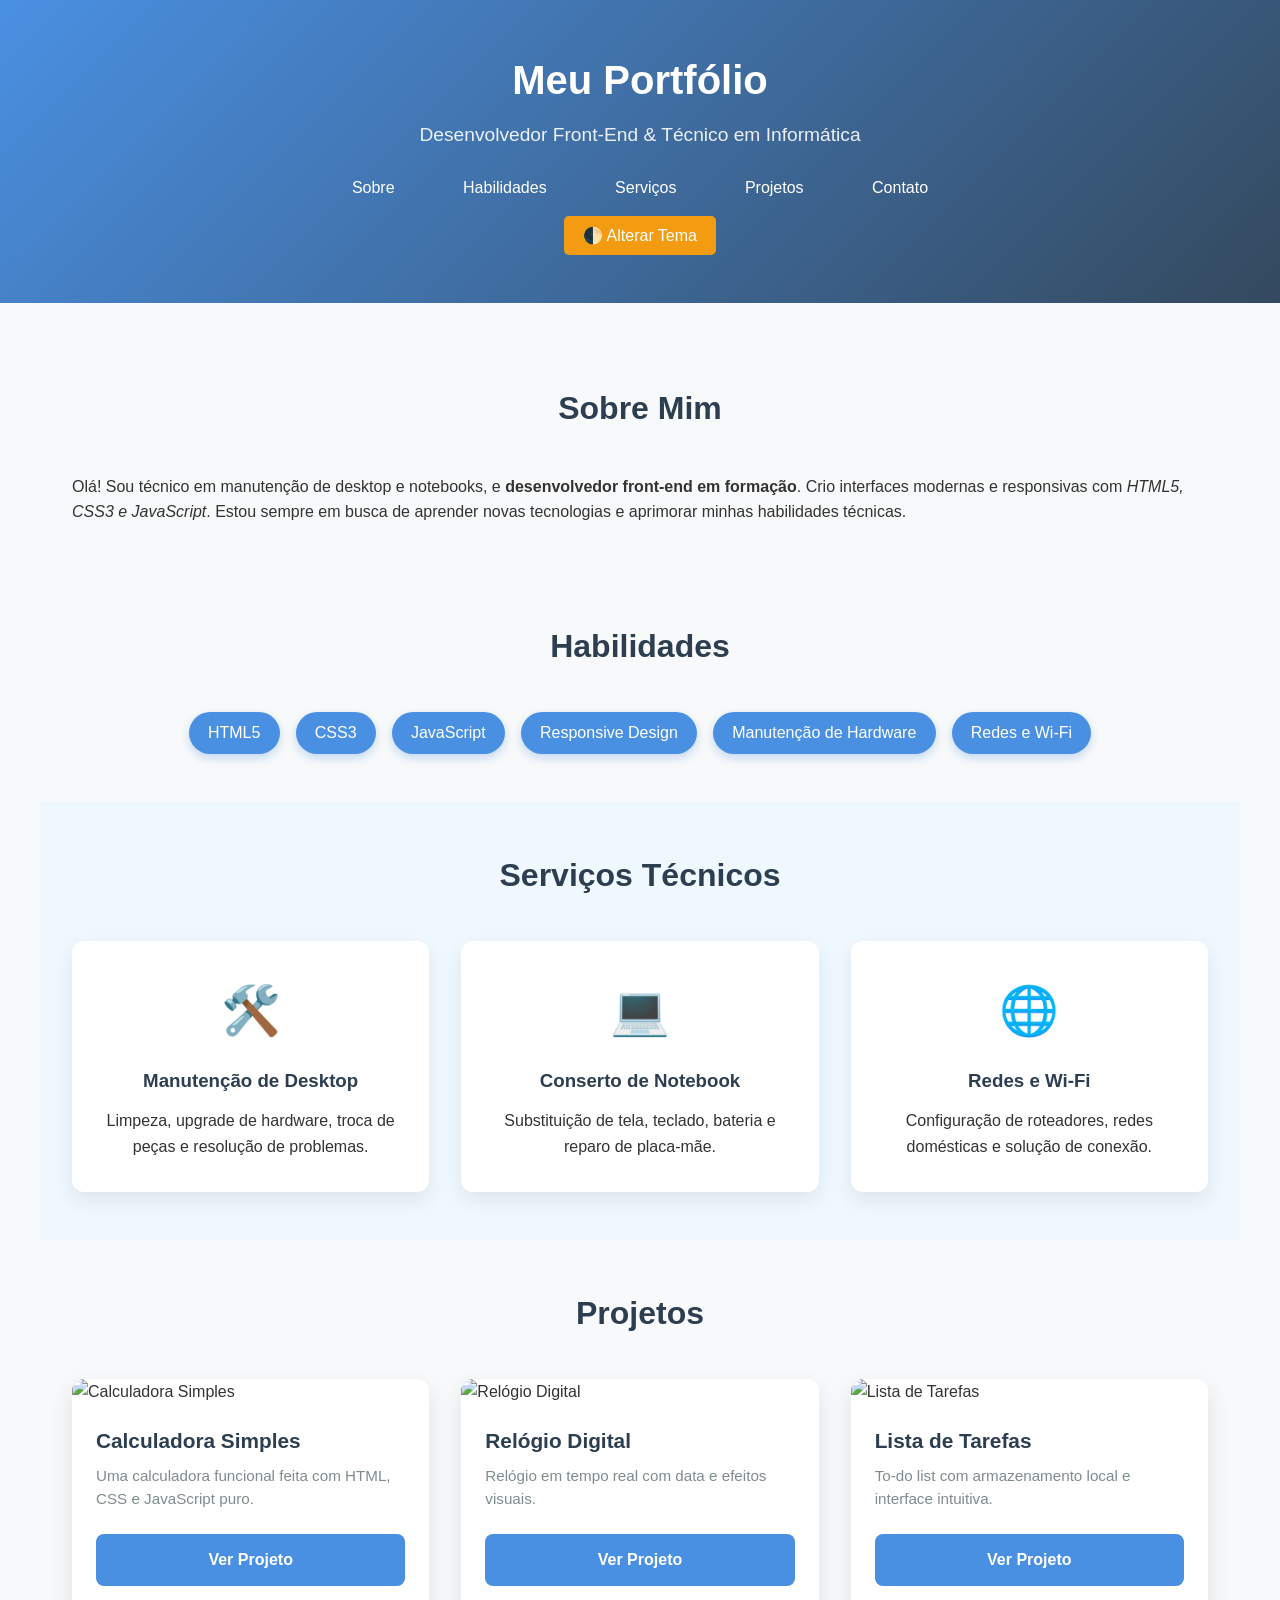
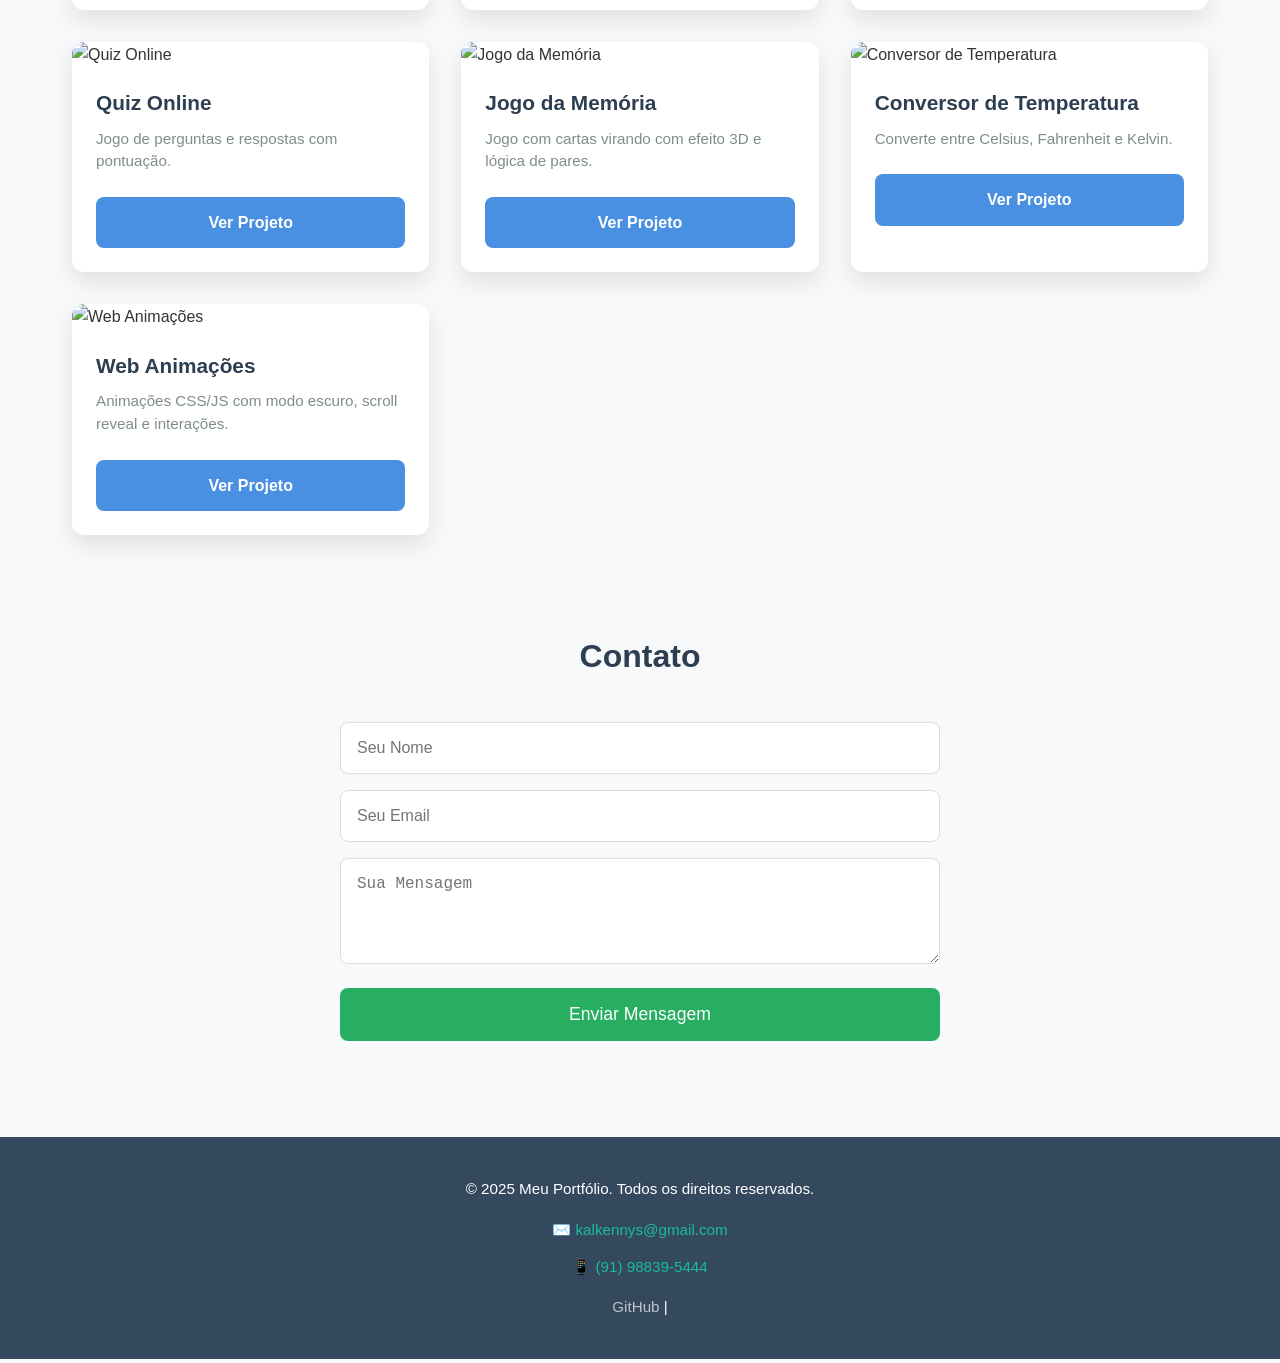
==== index.html @ 4275d17a "primeiro commit" ====
<!DOCTYPE html>
<html lang="pt-BR">
<head>
  <!-- Meta Tags Básicas -->
  <meta charset="UTF-8" />
  <meta name="viewport" content="width=device-width, initial-scale=1.0" />
  <meta name="description" content="Portfólio pessoal de um desenvolvedor front-end especializado em HTML5, CSS3 e JavaScript. Explore meus projetos, habilidades e serviços técnicos em manutenção de desktop e notebook." />
  <meta name="keywords" content="portfólio, desenvolvedor front-end, html5, css3, javascript, web design, responsivo, manutenção de computador, técnico em informática" />
  <meta name="author" content="Seu Nome" />
  <meta name="robots" content="index, follow" />

  <!-- Open Graph / Compartilhamento -->
  <meta property="og:title" content="Meu Portfólio - Desenvolvedor Front-End & Técnico em Informática" />
  <meta property="og:description" content="Conheça meus projetos em HTML, CSS e JavaScript, além de serviços técnicos em manutenção de desktop e notebook." />
  <meta property="og:image" content="https://placehold.co/1200x630/4a90e2/ffffff?text=Meu+Portf%C3%B3lio" />
  <meta property="og:url" content="https://seusite.com" />
  <meta property="og:type" content="website" />

  <!-- Twitter Card -->
  <meta name="twitter:card" content="summary_large_image" />
  <meta name="twitter:title" content="Meu Portfólio - Desenvolvedor Front-End & Técnico em Informática" />
  <meta name="twitter:description" content="Conheça meus projetos em HTML, CSS e JavaScript, além de serviços técnicos em manutenção de desktop e notebook." />
  <meta name="twitter:image" content="https://placehold.co/1200x630/4a90e2/ffffff?text=Meu+Portf%C3%B3lio" />

  <!-- Favicon -->
  <link rel="icon" href="favicon/apple-touch-icon.png" type="image/x-icon" />
  <link rel="shortcut icon" href="favicon/favicon-32x32.png" type="image/x-icon" />

  <!-- Título -->
  <title>Meu Portfólio - Desenvolvedor Front-End & Técnico em Informática</title>

  <!-- CSS -->
  <link rel="stylesheet" href="styles.css" />
</head>
<body>
  <!-- Header -->
  <header class="header">
    <h1>Meu Portfólio</h1>
    <p>Desenvolvedor Front-End & Técnico em Informática</p>
    <nav>
      <a href="#about">Sobre</a>
      <a href="#skills">Habilidades</a>
      <a href="#services">Serviços</a>
      <a href="#projects">Projetos</a>
      <a href="#contact">Contato</a>
    </nav>
    <button id="theme-toggle">🌓 Alterar Tema</button>
  </header>

  <!-- Main Content -->
  <main>
    <!-- Sobre -->
    <section id="about" class="about">
      <h2>Sobre Mim</h2>
      <p>
        Olá! Sou técnico em manutenção de desktop e notebooks, e <strong>desenvolvedor front-end em formação</strong>. 
        Crio interfaces modernas e responsivas com <em>HTML5, CSS3 e JavaScript</em>. 
        Estou sempre em busca de aprender novas tecnologias e aprimorar minhas habilidades técnicas.
      </p>
    </section>

    <!-- Habilidades -->
    <section id="skills" class="skills">
      <h2>Habilidades</h2>
      <ul>
        <li>HTML5</li>
        <li>CSS3</li>
        <li>JavaScript</li>
        <li>Responsive Design</li>
        <li>Manutenção de Hardware</li>
        <li>Redes e Wi-Fi</li>
      </ul>
    </section>

    <!-- Serviços Técnicos -->
    <section id="services" class="services">
      <h2>Serviços Técnicos</h2>
      <div class="services-grid">
        <div class="service-item">
          <div class="service-icon">🛠️</div>
          <h3>Manutenção de Desktop</h3>
          <p>Limpeza, upgrade de hardware, troca de peças e resolução de problemas.</p>
        </div>
        <div class="service-item">
          <div class="service-icon">💻</div>
          <h3>Conserto de Notebook</h3>
          <p>Substituição de tela, teclado, bateria e reparo de placa-mãe.</p>
        </div>
        <div class="service-item">
          <div class="service-icon">🌐</div>
          <h3>Redes e Wi-Fi</h3>
          <p>Configuração de roteadores, redes domésticas e solução de conexão.</p>
        </div>
      </div>
    </section>

    <!-- Projetos -->
    <section id="projects" class="projects">
      <h2>Projetos</h2>
      <div class="project-grid">
        <div class="project-card">
          <img src="https://placehold.co/400x200/4a90e2/ffffff?text=Calculadora" alt="Calculadora Simples">
          <h3>Calculadora Simples</h3>
          <p>Uma calculadora funcional feita com HTML, CSS e JavaScript puro.</p>
          <a href="Caculator/calculator.html" class="btn" target="_blank">Ver Projeto</a>
        </div>
        <div class="project-card">
          <img src="https://placehold.co/400x200/2ecc71/ffffff?text=Relógio" alt="Relógio Digital">
          <h3>Relógio Digital</h3>
          <p>Relógio em tempo real com data e efeitos visuais.</p>
          <a href="digital-clock/clock.html" class="btn" target="_blank">Ver Projeto</a>
        </div>
        <div class="project-card">
          <img src="https://placehold.co/400x200/e74c3c/ffffff?text=Lista" alt="Lista de Tarefas">
          <h3>Lista de Tarefas</h3>
          <p>To-do list com armazenamento local e interface intuitiva.</p>
          <a href="Lista-de-tarefas/lista.html" class="btn" target="_blank">Ver Projeto</a>
        </div>
        <div class="project-card">
          <img src="https://placehold.co/400x200/9b59b6/ffffff?text=Quiz" alt="Quiz Online">
          <h3>Quiz Online</h3>
          <p>Jogo de perguntas e respostas com pontuação.</p>
          <a href="Quiz/quiz.html" class="btn" target="_blank">Ver Projeto</a>
        </div>
        <div class="project-card">
          <img src="https://placehold.co/400x200/f39c12/ffffff?text=Memória" alt="Jogo da Memória">
          <h3>Jogo da Memória</h3>
          <p>Jogo com cartas virando com efeito 3D e lógica de pares.</p>
          <a href="jogo-memoria/memoria.html" class="btn" target="_blank">Ver Projeto</a>
        </div>
        <div class="project-card">
          <img src="https://placehold.co/400x200/3498db/ffffff?text=Conversor" alt="Conversor de Temperatura">
          <h3>Conversor de Temperatura</h3>
          <p>Converte entre Celsius, Fahrenheit e Kelvin.</p>
          <a href="conversor-temperatura/conversor.html" class="btn" target="_blank">Ver Projeto</a>
        </div>
          <div class="project-card">
          <img src="https://placehold.co/400x200/9b59b6/ffffff?text=Animações" alt="Web Animações">
          <h3>Web Animações</h3>
          <p>Animações CSS/JS com modo escuro, scroll reveal e interações.</p>
          <a href="animation/animation.html" class="btn" target="_blank">Ver Projeto</a>
        </div>
      </div>
    </section>

    <!-- Contato -->
    <section id="contact" class="contact">
      <h2>Contato</h2>
      <form id="contact-form">
        <input type="text" placeholder="Seu Nome" required />
        <input type="email" placeholder="Seu Email" required />
        <textarea placeholder="Sua Mensagem" rows="4" required></textarea>
        <button type="submit">Enviar Mensagem</button>
      </form>
    </section>
  </main>

  <!-- Footer -->
<footer>
  <p>&copy; 2025 Meu Portfólio. Todos os direitos reservados.</p>
  
  <div class="contact-links">
    <a href="mailto:kalkennys@gmail.com">
      ✉️ kalkennys@gmail.com
    </a>
    <a href="https://wa.me/5591988395444" target="_blank">
      📱 (91) 98839-5444
    </a>
  </div>
  
  <div class="social-links">
    <!-- Substitua pelos seus links -->
    <a href="https://github.com/seuusuario" target="_blank">GitHub</a> |
    
  </div>
</footer>

  <!-- Script -->
  <script src="script.js"></script>
</body>
</html>
---- styles.css ----
/* Reset básico */
* {
  box-sizing: border-box;
  margin: 0;
  padding: 0;
}

body {
  font-family: 'Segoe UI', Tahoma, Geneva, Verdana, sans-serif;
  line-height: 1.6;
  color: #333;
  background-color: #f8f9fa;
  transition: background-color 0.4s ease, color 0.4s ease;
  padding: 0;
  margin: 0;
}

/* Modo Escuro */
body.dark-mode {
  background-color: #121212;
  color: #e0e0e0;
}

body.dark-mode .header,
body.dark-mode section,
body.dark-mode footer {
  background-color: #1e1e1e;
  color: #e0e0e0;
}

body.dark-mode h2,
body.dark-mode h3,
body.dark-mode .btn,
body.dark-mode .service-item,
body.dark-mode input,
body.dark-mode textarea,
body.dark-mode .project-card {
  color: #e0e0e0;
}

body.dark-mode input,
body.dark-mode textarea {
  background-color: #333;
  color: #e0e0e0;
  border-color: #555;
}

/* Cabeçalho */
.header {
  background: linear-gradient(135deg, #4a90e2, #34495e);
  color: white;
  text-align: center;
  padding: 3rem 1rem;
  margin-bottom: 2rem;
}

.header h1 {
  font-size: 2.5rem;
  margin-bottom: 0.5rem;
}

.header p {
  font-size: 1.2rem;
  margin-bottom: 1.5rem;
  opacity: 0.9;
}

.header nav {
  margin-bottom: 1rem;
}

.header nav a {
  color: white;
  text-decoration: none;
  margin: 0 1rem;
  font-weight: 500;
  padding: 0.5rem 1rem;
  border-radius: 5px;
  transition: background 0.3s;
}

.header nav a:hover {
  background: rgba(255, 255, 255, 0.2);
}

#theme-toggle {
  background: #f39c12;
  color: white;
  border: none;
  padding: 0.6rem 1.2rem;
  font-size: 1rem;
  border-radius: 5px;
  cursor: pointer;
  transition: background 0.3s;
}

#theme-toggle:hover {
  background: #e67e22;
}

/* Seções Gerais */
section {
  padding: 3rem 2rem;
  max-width: 1200px;
  margin: 0 auto;
  opacity: 0;
  transform: translateY(20px);
  transition: opacity 0.6s ease, transform 0.6s ease;
}

section h2 {
  text-align: center;
  font-size: 2rem;
  margin-bottom: 2.5rem;
  color: #2c3e50;
}

body.dark-mode section h2 {
  color: #ecf0f1;
}

/* Habilidades */
.skills ul {
  list-style: none;
  display: flex;
  flex-wrap: wrap;
  justify-content: center;
  gap: 1rem;
  margin-top: 1.5rem;
}

.skills li {
  background: #4a90e2;
  color: white;
  padding: 0.5rem 1.2rem;
  border-radius: 30px;
  font-size: 1rem;
  box-shadow: 0 4px 10px rgba(74, 144, 226, 0.3);
}

body.dark-mode .skills li {
  background: #3498db;
}

/* Serviços Técnicos */
.services {
  background-color: #f0f8ff;
}

body.dark-mode .services {
  background-color: #1a1a2e;
}

.services-grid {
  display: grid;
  grid-template-columns: repeat(auto-fit, minmax(280px, 1fr));
  gap: 2rem;
  margin-top: 1.5rem;
}

.service-item {
  text-align: center;
  padding: 2rem;
  background: white;
  border-radius: 12px;
  box-shadow: 0 8px 20px rgba(0, 0, 0, 0.08);
  transition: transform 0.3s, box-shadow 0.3s;
}

body.dark-mode .service-item {
  background: #2c2c2c;
  box-shadow: 0 8px 20px rgba(0, 0, 0, 0.3);
}

.service-item:hover {
  transform: translateY(-10px);
}

.service-icon {
  font-size: 3rem;
  margin-bottom: 1rem;
}

.service-item h3 {
  color: #2c3e50;
  margin-bottom: 0.8rem;
}

body.dark-mode .service-item h3 {
  color: #ecf0f1;
}

/* Projetos */
.project-grid {
  display: grid;
  grid-template-columns: repeat(auto-fit, minmax(300px, 1fr));
  gap: 2rem;
  margin-top: 1.5rem;
}

.project-card {
  background: white;
  border-radius: 12px;
  overflow: hidden;
  box-shadow: 0 10px 25px rgba(0, 0, 0, 0.1);
  transition: transform 0.4s, box-shadow 0.4s;
}

body.dark-mode .project-card {
  background: #2c2c2c;
}

.project-card:hover {
  transform: translateY(-12px);
  box-shadow: 0 20px 40px rgba(0, 0, 0, 0.15);
}

.project-card img {
  width: 100%;
  height: 180px;
  object-fit: cover;
}

.project-card h3 {
  padding: 1.2rem 1.5rem 0.5rem;
  color: #2c3e50;
  font-size: 1.3rem;
}

body.dark-mode .project-card h3 {
  color: #ecf0f1;
}

.project-card p {
  padding: 0 1.5rem;
  color: #7f8c8d;
  font-size: 0.95rem;
  line-height: 1.5;
}

body.dark-mode .project-card p {
  color: #bdc3c7;
}

.btn {
  display: block;
  text-align: center;
  margin: 1.5rem;
  padding: 0.8rem;
  background: #4a90e2;
  color: white;
  text-decoration: none;
  border-radius: 8px;
  font-weight: 600;
  transition: background 0.3s;
}

body.dark-mode .btn {
  background: #3498db;
}

.btn:hover {
  background: #357abd;
}

/* Contato */
.contact {
  background-color: #f8f9fa;
}

body.dark-mode .contact {
  background-color: #1e1e1e;
}

#contact-form {
  max-width: 600px;
  margin: 0 auto;
  display: flex;
  flex-direction: column;
  gap: 1rem;
}

#contact-form input,
#contact-form textarea {
  padding: 1rem;
  border: 1px solid #ddd;
  border-radius: 8px;
  font-size: 1rem;
  background: white;
  color: #333;
  transition: border 0.3s;
}

body.dark-mode #contact-form input,
body.dark-mode #contact-form textarea {
  background: #333;
  color: #e0e0e0;
  border-color: #555;
}

#contact-form input:focus,
#contact-form textarea:focus {
  outline: none;
  border-color: #4a90e2;
}

#contact-form button {
  margin-top: 0.5rem;
  padding: 1rem;
  background: #27ae60;
  color: white;
  border: none;
  border-radius: 8px;
  font-size: 1.1rem;
  cursor: pointer;
  transition: background 0.3s;
}

#contact-form button:hover {
  background: #219653;
}

/* Footer */
footer {
  text-align: center;
  padding: 2.5rem 1rem;
  background: #34495e;
  color: white;
  margin-top: 3rem;
  font-size: 0.95rem;
}

body.dark-mode footer {
  background: #1a1a2e;
}

.contact-links {
  margin: 1rem 0;
  display: flex;
  flex-direction: column;
  align-items: center;
  gap: 0.8rem;
}

.contact-links a {
  color: #1abc9c;
  text-decoration: none;
  font-weight: 500;
  transition: color 0.3s;
}

.contact-links a:hover {
  color: #16a085;
}

.social-links {
  margin-top: 1rem;
}

.social-links a {
  color: #bdc3c7;
  text-decoration: none;
  transition: color 0.3s;
}

.social-links a:hover {
  color: #ecf0f1;
}

/* Responsividade */
@media (max-width: 768px) {
  .header h1 {
    font-size: 2rem;
  }

  .header nav a {
    display: block;
    margin: 0.5rem auto;
    width: fit-content;
  }

  section {
    padding: 2.5rem 1rem;

  }
}

@media (max-width: 480px){

  .header {
    padding: 2rem 1rem;
  }

  section h2 {
    font-size: 1.8rem;
  }

  .skills li {
    font-size: 0.9rem;
    padding: 0.5rem 1rem;
  }
}

@keyframes fadeIn {
  0% { opacity: 0; }
  100% { opacity: 1; }
}
section {
  animation: fadeIn 0.6s ease forwards;
}
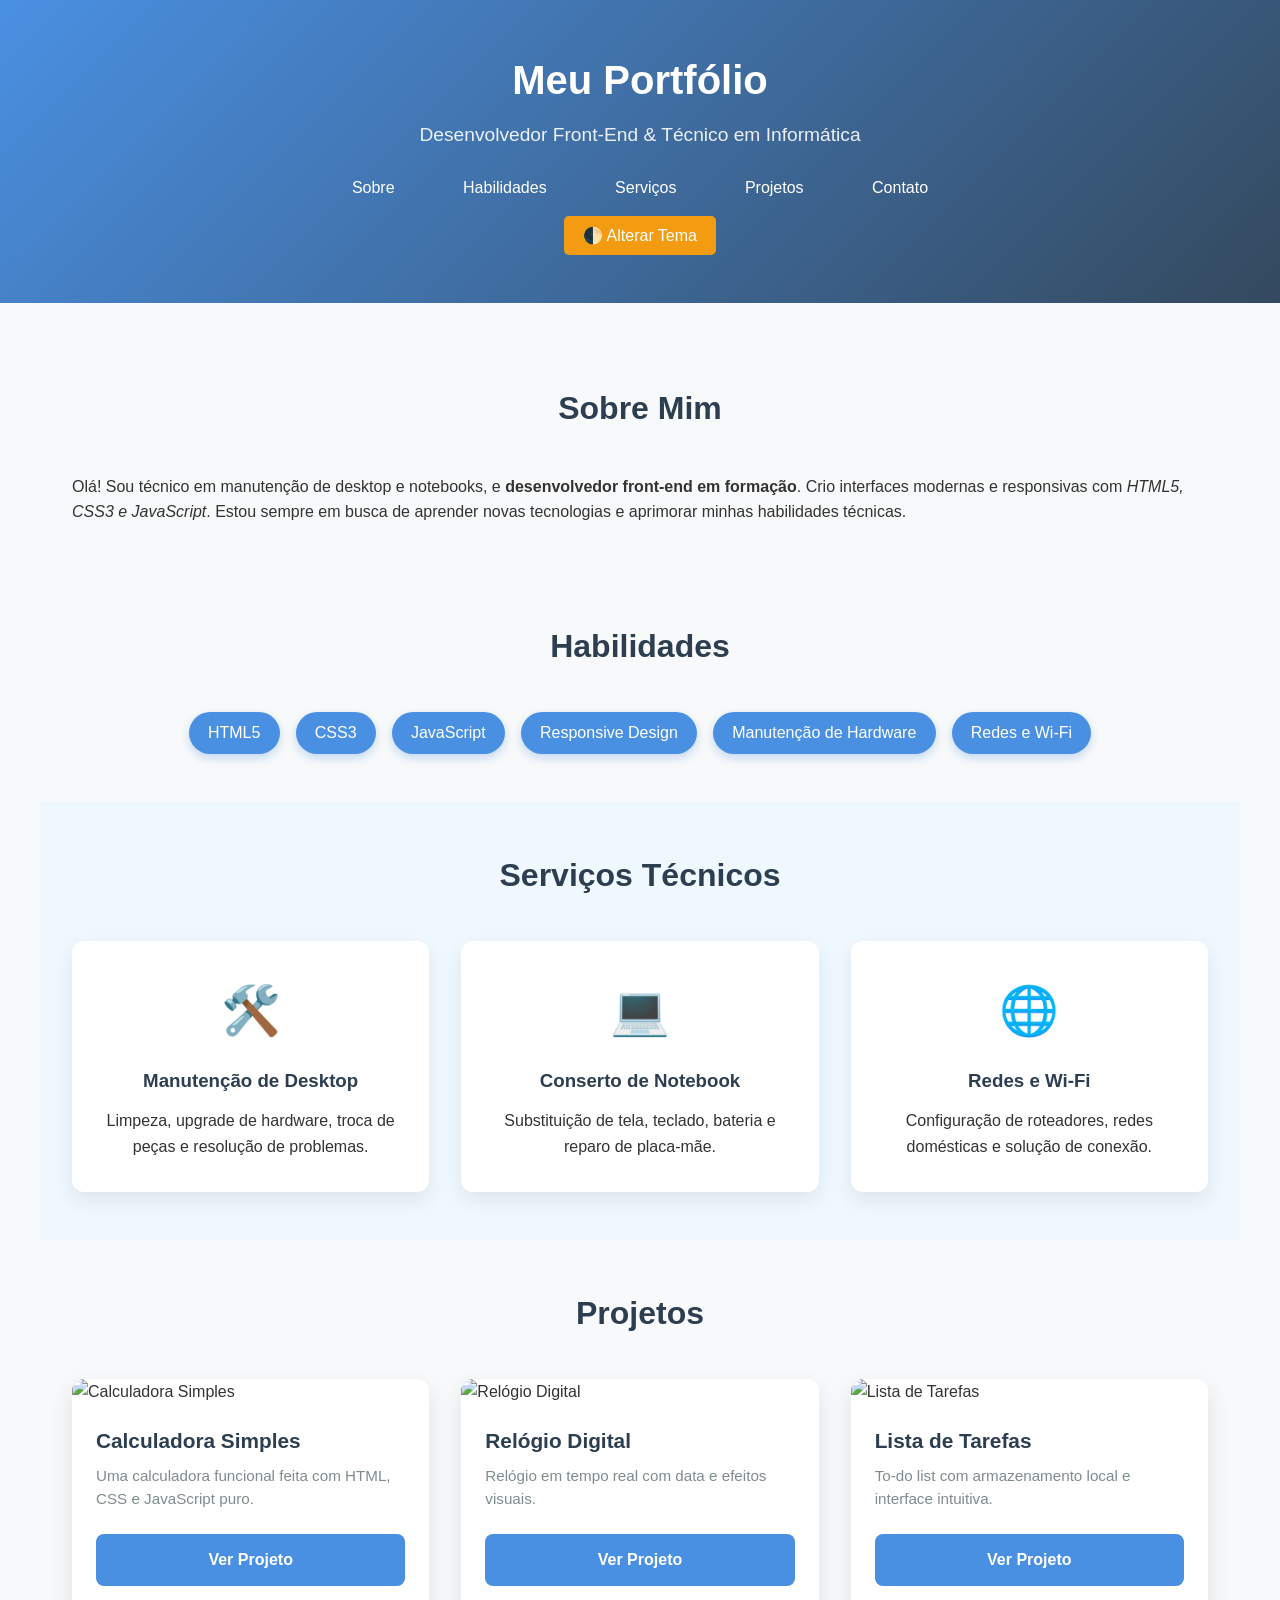
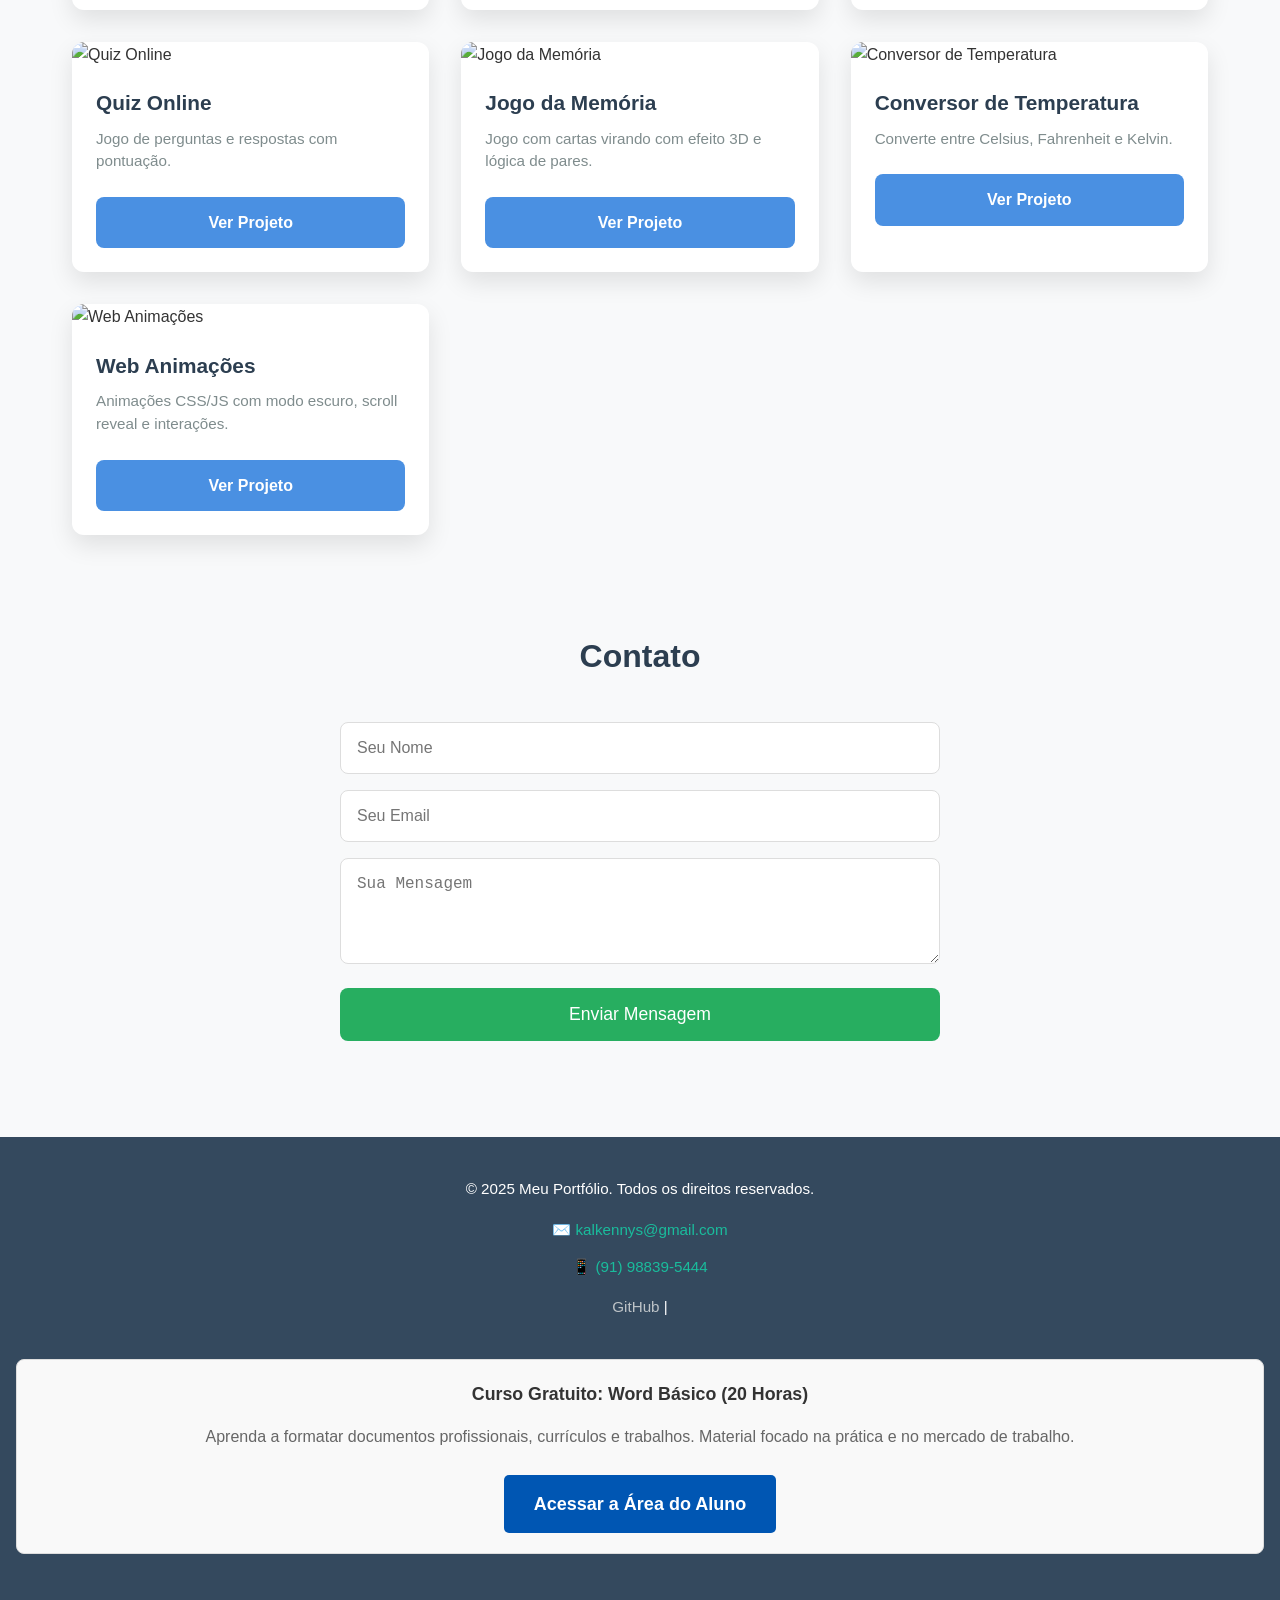
==== commit cc036b21: "Add course promotion section to index.html Added a promotional section for a free Word course with a" ====
--- a/index.html
+++ b/index.html
@@ -173,9 +173,20 @@
     <a href="https://github.com/seuusuario" target="_blank">GitHub</a> |
     
   </div>
+  <div style="text-align: center; margin: 40px 0; padding: 20px; border: 1px solid #ddd; border-radius: 8px; background-color: #f9f9f9;">
+    <h3 style="color: #333; margin-bottom: 15px;">Curso Gratuito: Word Básico (20 Horas)</h3>
+    <p style="color: #666; font-size: 16px; margin-bottom: 25px;">
+        Aprenda a formatar documentos profissionais, currículos e trabalhos. 
+        Material focado na prática e no mercado de trabalho.
+    </p>
+    
+    <a href="https://instrutorkal.gnomio.com" target="_blank" style="background-color: #0056b3; color: white; padding: 15px 30px; text-decoration: none; font-size: 18px; border-radius: 5px; font-weight: bold; display: inline-block; transition: 0.3s;">
+        Acessar a Área do Aluno
+    </a>
+</div>
 </footer>
 
   <!-- Script -->
   <script src="script.js"></script>
 </body>
-</html>+</html>
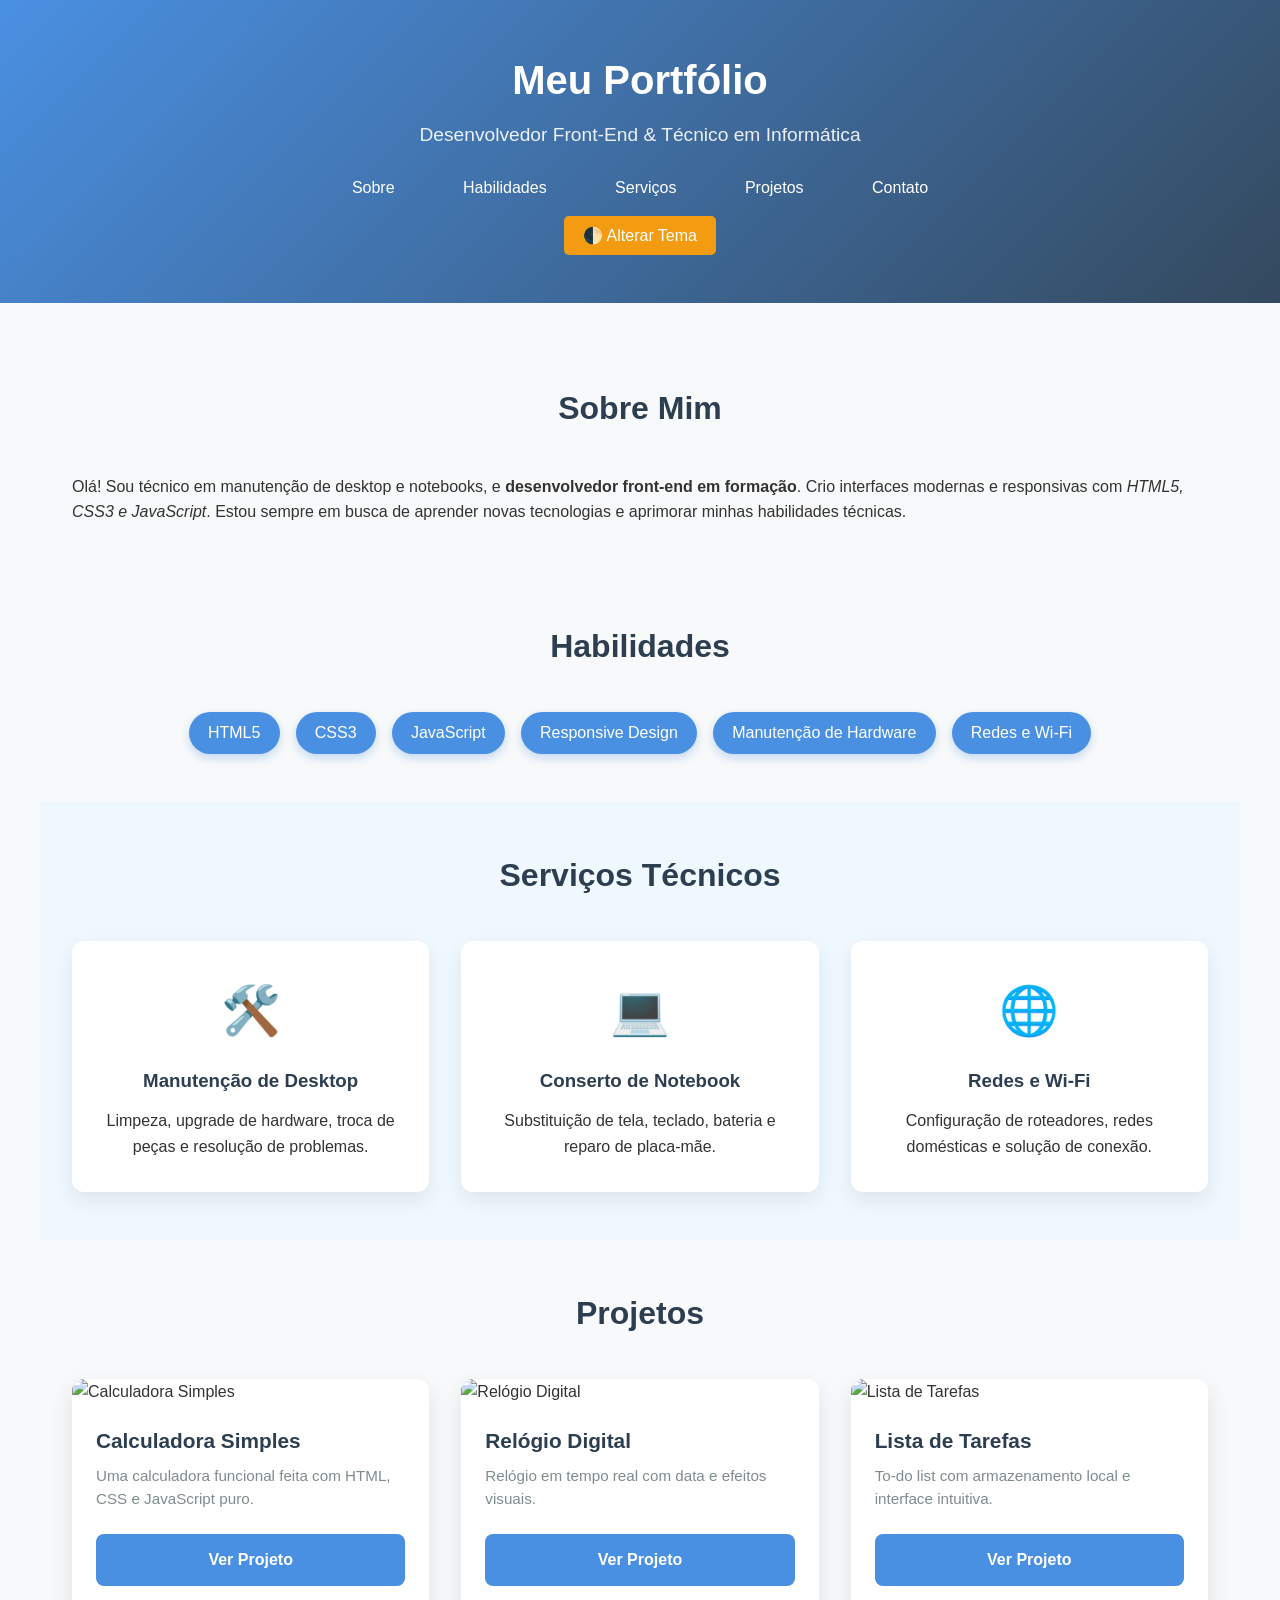
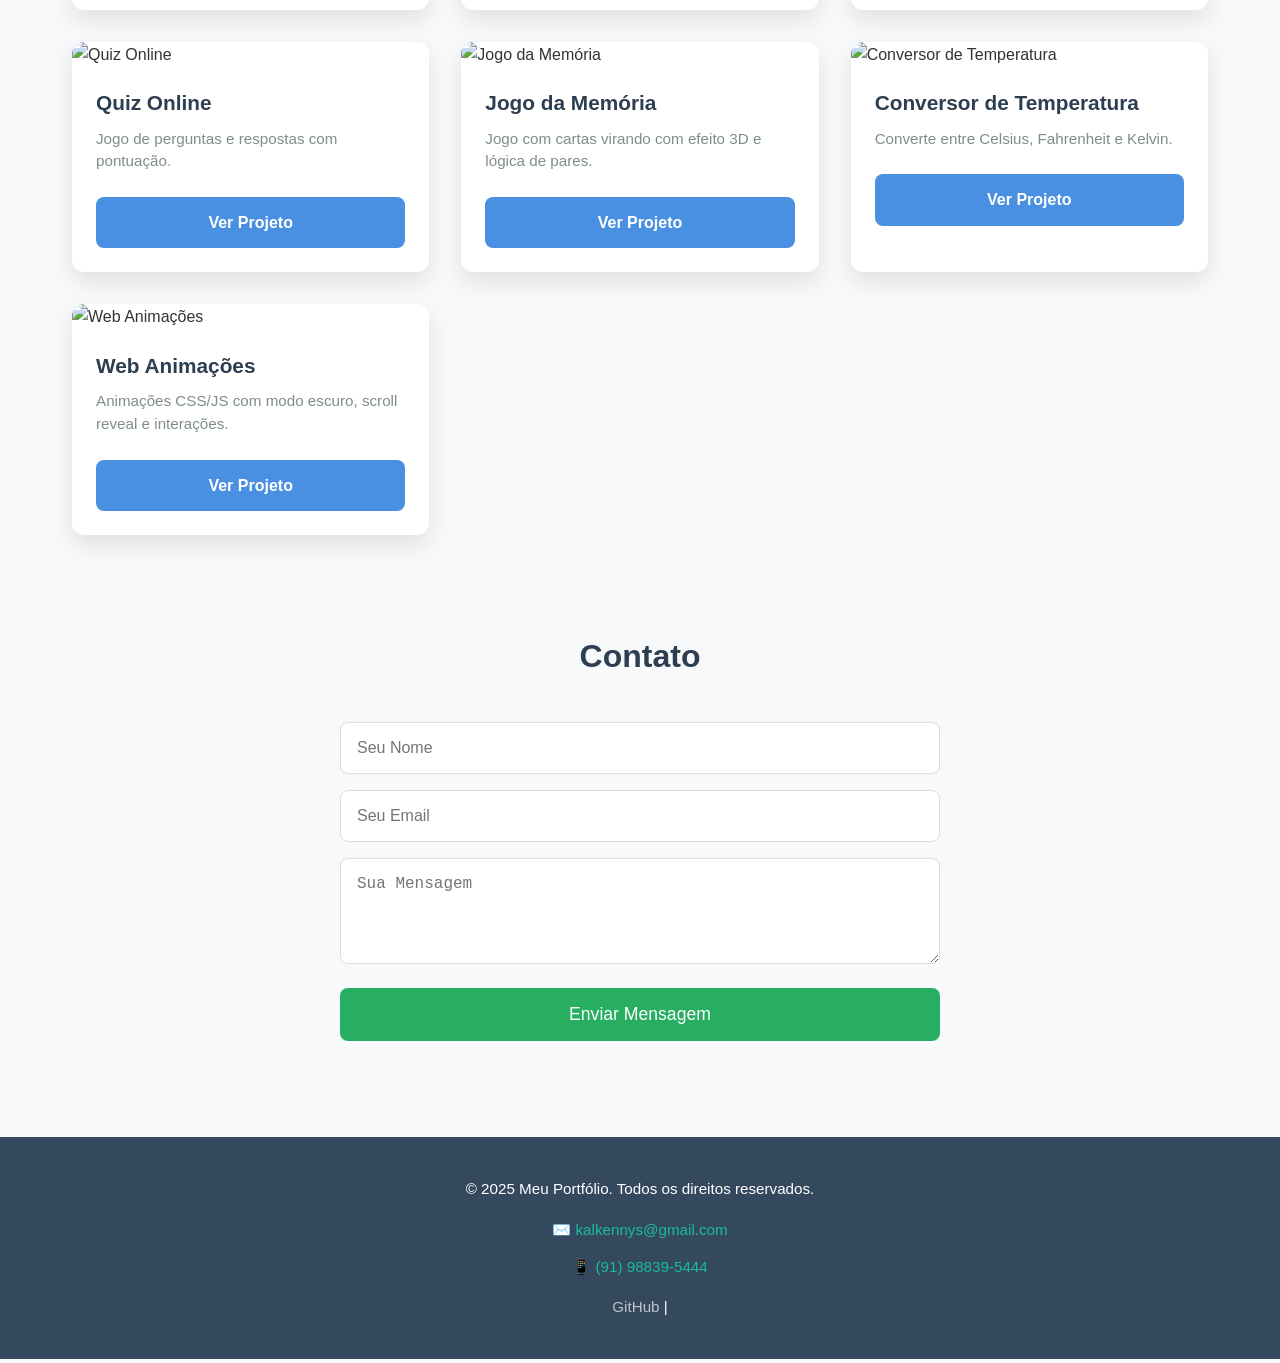
==== commit 39d982e2: "Remove course section from index.html Removed the course information section from the footer." ====
--- a/index.html
+++ b/index.html
@@ -173,17 +173,7 @@
     <a href="https://github.com/seuusuario" target="_blank">GitHub</a> |
     
   </div>
-  <div style="text-align: center; margin: 40px 0; padding: 20px; border: 1px solid #ddd; border-radius: 8px; background-color: #f9f9f9;">
-    <h3 style="color: #333; margin-bottom: 15px;">Curso Gratuito: Word Básico (20 Horas)</h3>
-    <p style="color: #666; font-size: 16px; margin-bottom: 25px;">
-        Aprenda a formatar documentos profissionais, currículos e trabalhos. 
-        Material focado na prática e no mercado de trabalho.
-    </p>
-    
-    <a href="https://instrutorkal.gnomio.com" target="_blank" style="background-color: #0056b3; color: white; padding: 15px 30px; text-decoration: none; font-size: 18px; border-radius: 5px; font-weight: bold; display: inline-block; transition: 0.3s;">
-        Acessar a Área do Aluno
-    </a>
-</div>
+
 </footer>
 
   <!-- Script -->
